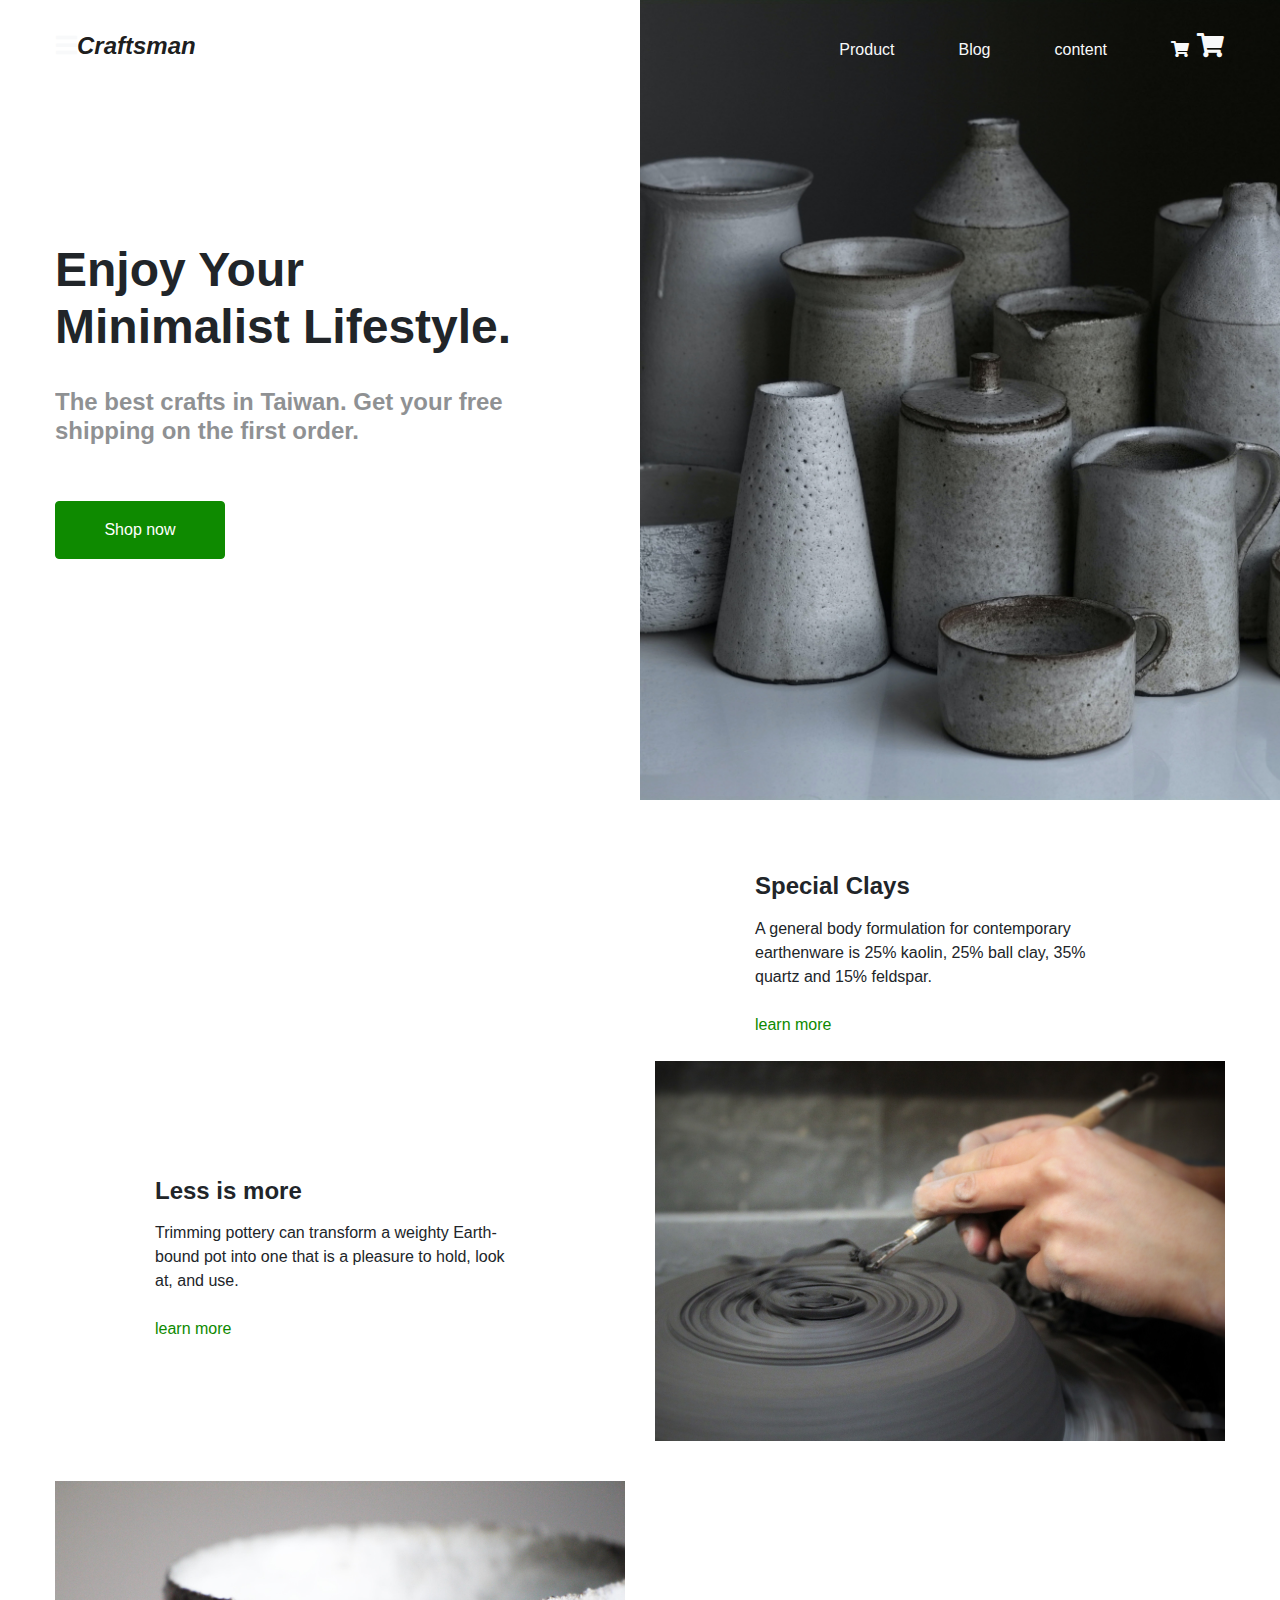
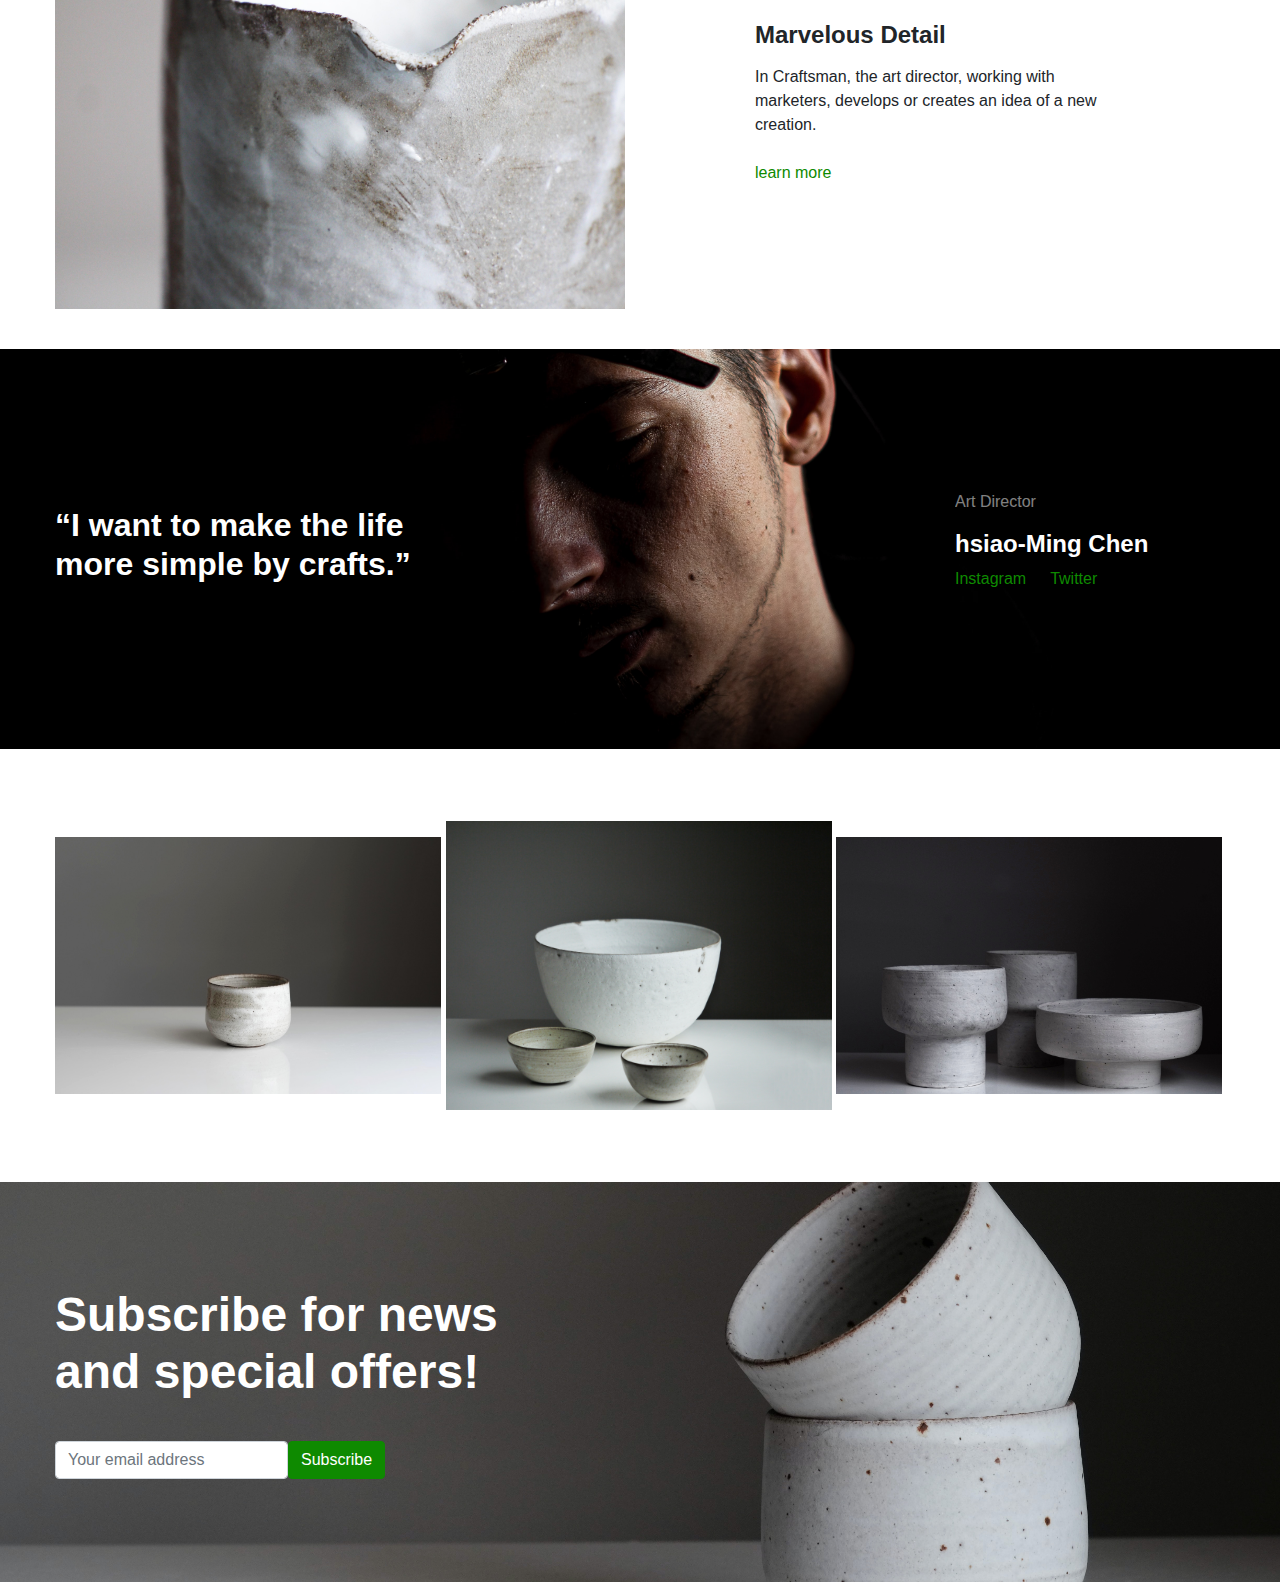
==== index.html @ d20feca7 "Signed-off-by: ZweigDen <65008094+ZweigDen@users.noreply.github.com>" ====
<!DOCTYPE html>
<html lang="en">

<head>
    <meta charset="UTF-8">
    <meta name="viewport" content="width=device-width, initial-scale=1.0">
    <link rel="stylesheet" href="https://cdnjs.cloudflare.com/ajax/libs/font-awesome/5.13.0/css/all.min.css">
    <link rel="stylesheet" href="assets/style/css/all.css">
    <title>第六週</title>


    <script src="https://code.jquery.com/jquery-3.3.1.slim.min.js"
        integrity="sha384-q8i/X+965DzO0rT7abK41JStQIAqVgRVzpbzo5smXKp4YfRvH+8abtTE1Pi6jizo"
        crossorigin="anonymous"></script>
    <script src="https://cdnjs.cloudflare.com/ajax/libs/popper.js/1.14.6/umd/popper.min.js"
        integrity="sha384-wHAiFfRlMFy6i5SRaxvfOCifBUQy1xHdJ/yoi7FRNXMRBu5WHdZYu1hA6ZOblgut"
        crossorigin="anonymous"></script>
    <script src="https://stackpath.bootstrapcdn.com/bootstrap/4.2.1/js/bootstrap.min.js"
        integrity="sha384-B0UglyR+jN6CkvvICOB2joaf5I4l3gm9GU6Hc1og6Ls7i6U/mkkaduKaBhlAXv9k"
        crossorigin="anonymous"></script>
</head>

<body>
    <!-- nav -->
    <section class="py-4 position-absolute layNav">
        <nav class="container navbar navbar-expand-lg navbar-light  ">
            <div>
                <a class="text-light .d-sm-none" href="menu.html">
                    <h4><i class="fas fa-bars"></i></h4>
                </a>
            </div>
            <a class="navbar-brand font-italic mr-0" href="#">
                <h4>Craftsman</h4>
            </a>

            <div class="collapse navbar-collapse justify-content-end" id="navbarNav">
                <ul class="navbar-nav">
                    <li class="nav-item">
                        <a class="nav-link text-light" href="#">Product</a>
                    </li>
                    <li class="nav-item ml-6">
                        <a class="nav-link text-light" href="#">Blog</a>
                    </li>
                    <li class="nav-item ml-6">
                        <a class="nav-link text-light" href="#">content</a>
                    </li>
                    <li class="nav-item ml-6">
                        <a class="nav-link text-light" href="#"><i class="fas fa-shopping-cart"></i></a>
                    </li>
                </ul>
            </div>
            <a href="#">
                <h4><i class="fas fa-shopping-cart text-light hiddenMenu"></i></h4>
            </a>
        </nav>
    </section>

    <!-- shopNow -->
    <section class="d-flex flex-column justify-content-center mb-7 topHeader">
        <div class="container">
            <div class="row d-flex flex-column">
                <div class="col col-sm-5 mb-4">
                    <h1>Enjoy Your Minimalist Lifestyle.</h1>
                </div>
                <div class="col col-sm-5 mb-6">
                    <h4>The best crafts in Taiwan. Get your free shipping on the first order.</h4>
                </div>
                <div class="col col-sm-2">
                    <button type="button" class="btn btn-success2 px-0 py-3 btn-block">Shop now</button>
                </div>
            </div>

        </div>
    </section>

    <!-- 內容1 -->
    <section>
        <div class="container mb-4">
            <div class="row d-sm-flex">
                <div class="col-sm-6 mb-3">
                    <img src="assets/images/index-2.jpg" alt="">
                </div>
                <div class="col-sm-1"></div>
                <div class="col-sm-4 d-flex flex-column justify-content-center">
                    <h4 class="mb-3">Special Clays</h4>
                    <p class="mb-4">A general body formulation for contemporary earthenware is 25% kaolin, 25%
                        ball
                        clay, 35% quartz
                        and 15% feldspar.</p>
                    <a href="#" class="colorGreen">learn more</a>
                </div>
                <div class="col-sm-1"></div>
            </div>
        </div>
        <div class="container mb-4">
            <div class="row d-sm-flex">
                <div class="col-sm-6 order-sm-1 mb-3">
                    <img src="assets/images/index-3.jpg" alt="">
                </div>
                <div class="col-sm-1"></div>
                <div class="col-sm-4 d-flex flex-column justify-content-center">
                    <h4 class="mb-3">Less is more</h4>
                    <p class="mb-4">Trimming pottery can transform a weighty Earth-bound pot into one that is a pleasure
                        to
                        hold, look at, and use.</p>
                    <a href="#" class="colorGreen">learn more</a>
                </div>
                <div class="col-sm-1"></div>
            </div>
        </div>
        <div class="container mb-4">
            <div class="row d-sm-flex">
                <div class="col-sm-6 mb-3">
                    <img src="assets/images/index-4.jpg" alt="">
                </div>
                <div class="col-sm-1"></div>
                <div class="col-sm-4 d-flex flex-column justify-content-center">
                    <h4 class="mb-3">Marvelous Detail</h4>
                    <p class="mb-4">In Craftsman, the art director, working with marketers, develops or creates an idea
                        of a new
                        creation.</p>
                    <a href="#" class="colorGreen">learn more</a>
                </div>
                <div class="col-sm-1"></div>
            </div>
        </div>
    </section>

    <!-- IG & twitter -->
    <section class="bg mb-sm-7 mb-5">
        <div class="container">
            <div class="row d-flex flex-column flex-sm-row align-items-sm-center myAuto">
                <div class="col-sm-4 text-white">
                    <h2>“I want to make the life more simple by crafts.”</h2>
                </div>
                <div class="col"></div>
                <div class="col-sm-3">
                    <p class="text-white">Art Director</p>
                    <h4 class="text-white">hsiao-Ming Chen</h4>
                    <ul class="list-unstyled d-flex">
                        <li><a href="#" class="link-success2">Instagram</a></li>
                        <li><a href="#" class="link-success2 ml-4">Twitter</a></li>
                    </ul>
                </div>
            </div>
        </div>
    </section>

    <!-- 跑馬燈 -->
    <section class="container mb-sm-7 mb-5">
        <div id="carouselExampleSlidesOnly" class="carousel slide" data-ride="carousel">
            <div class="carousel-inner">
                <div class="carousel-item active">
                    <img src="assets/images/img-1.jpg" class="d-inline w-33" alt="...">
                    <img src="assets/images/img-2.jpg" class="d-inline w-33" alt="...">
                    <img src="assets/images/img-3.jpg" class="d-inline w-33" alt="...">

                </div>
                <div class="carousel-item">
                    <img src="assets/images/img-4.jpg" class="d-inline w-33" alt="...">
                    <img src="assets/images/img-5.jpg" class="d-inline w-33" alt="...">
                    <img src="assets/images/img-6.jpg" class="d-inline w-33" alt="...">
                </div>
                <div class="carousel-item">
                    <img src="assets/images/img-7.jpg" class="d-inline w-33" alt="...">
                    <img src="assets/images/img-8.jpg" class="d-inline w-33" alt="...">
                    <img src="assets/images/img-9.jpg" class="d-inline w-33" alt="...">
                </div>
            </div>
        </div>

    </section>


    <!-- layout footer -->
    <!-- email sub -->
    <section class="bg2 d-flex align-items-center">
        <div class="container ">
            <div class="row d-flex flex-column">
                <div class="col-sm-5 col-12 mb-5">
                    <h1 class="text-white">Subscribe for news and special offers!</h1>
                </div>
                <div class="col"></div>
                <div class="col-sm-5 col-12">
                    <form class="form-inline">
                        <div class="form-group mx-0 mb-0">
                            
                            <input type="email" class="form-control"  placeholder="Your email address">
                        </div>
                        <button type="submit" class="btn btn-success2">Subscribe</button>
                    </form>
                </div>
            </div>
        </div>

    </section>
    <!-- footer -->
    <section>

    </section>
</body>

</html>
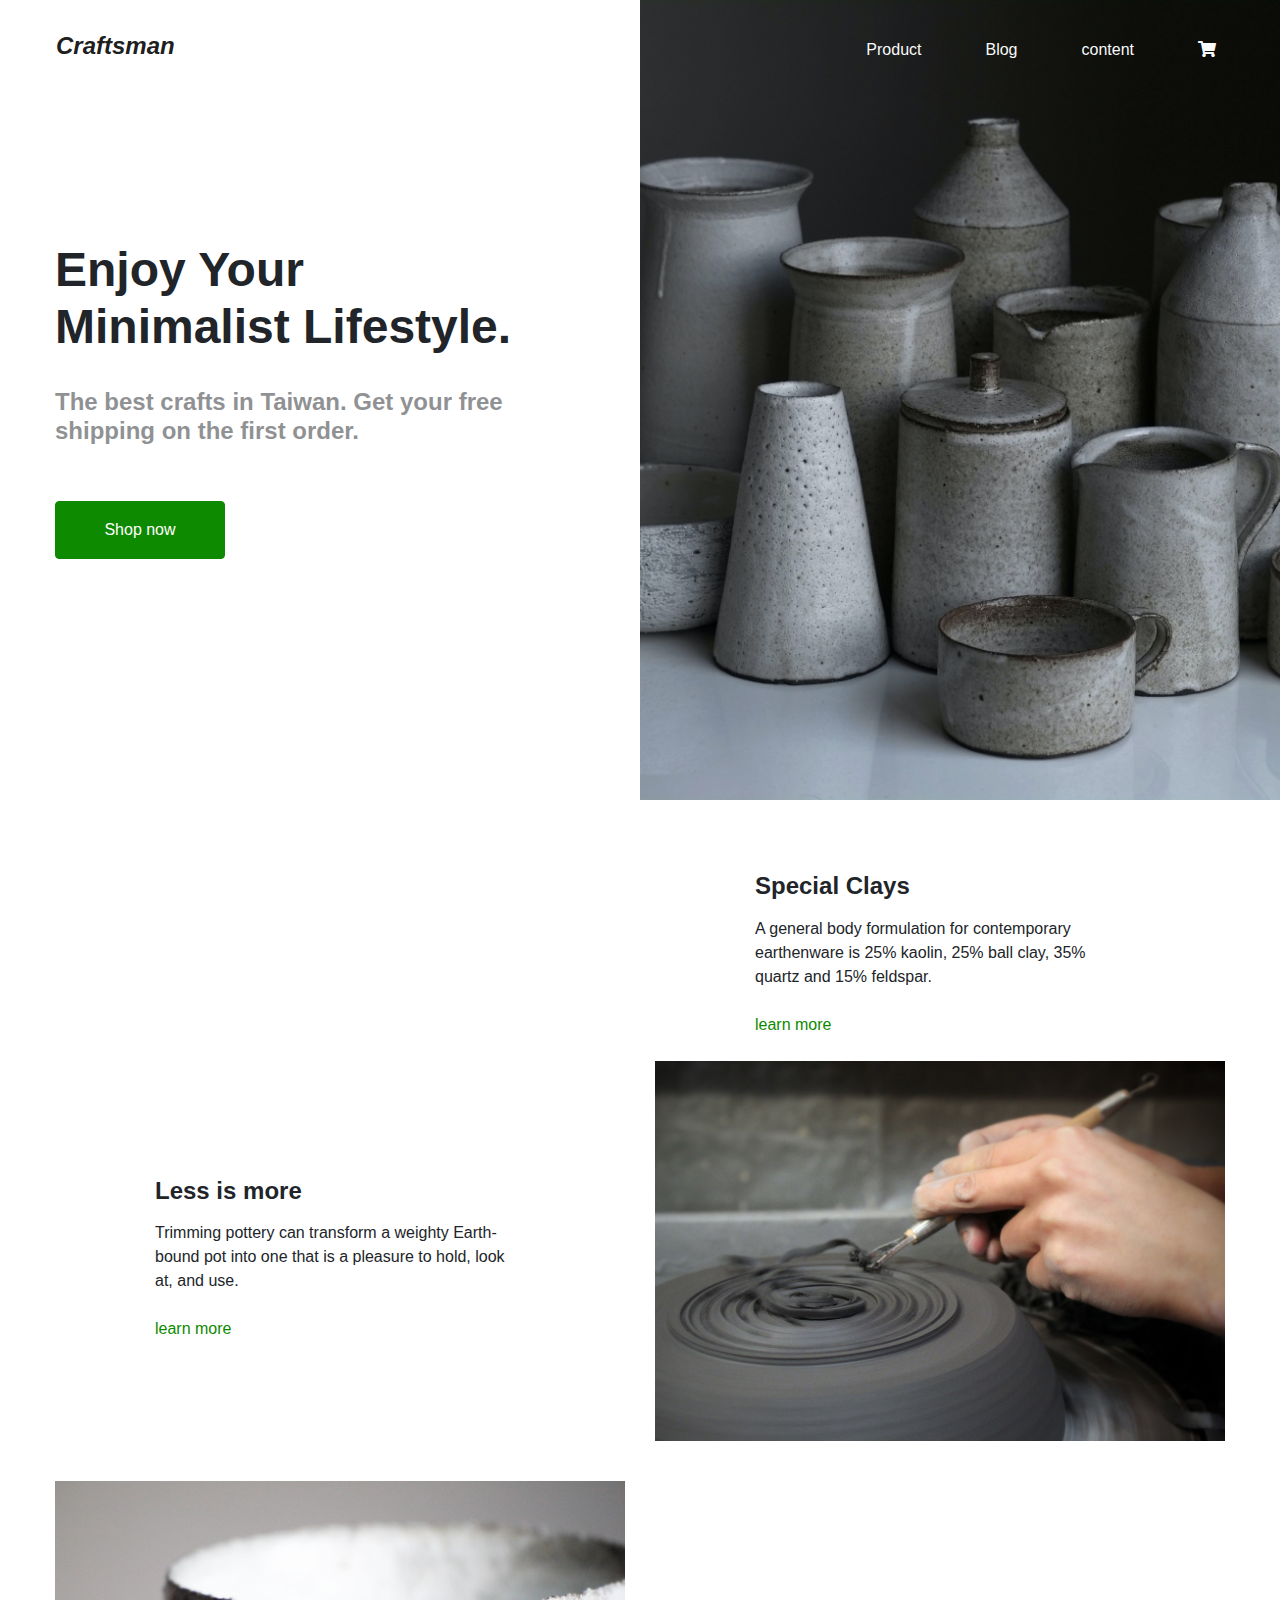
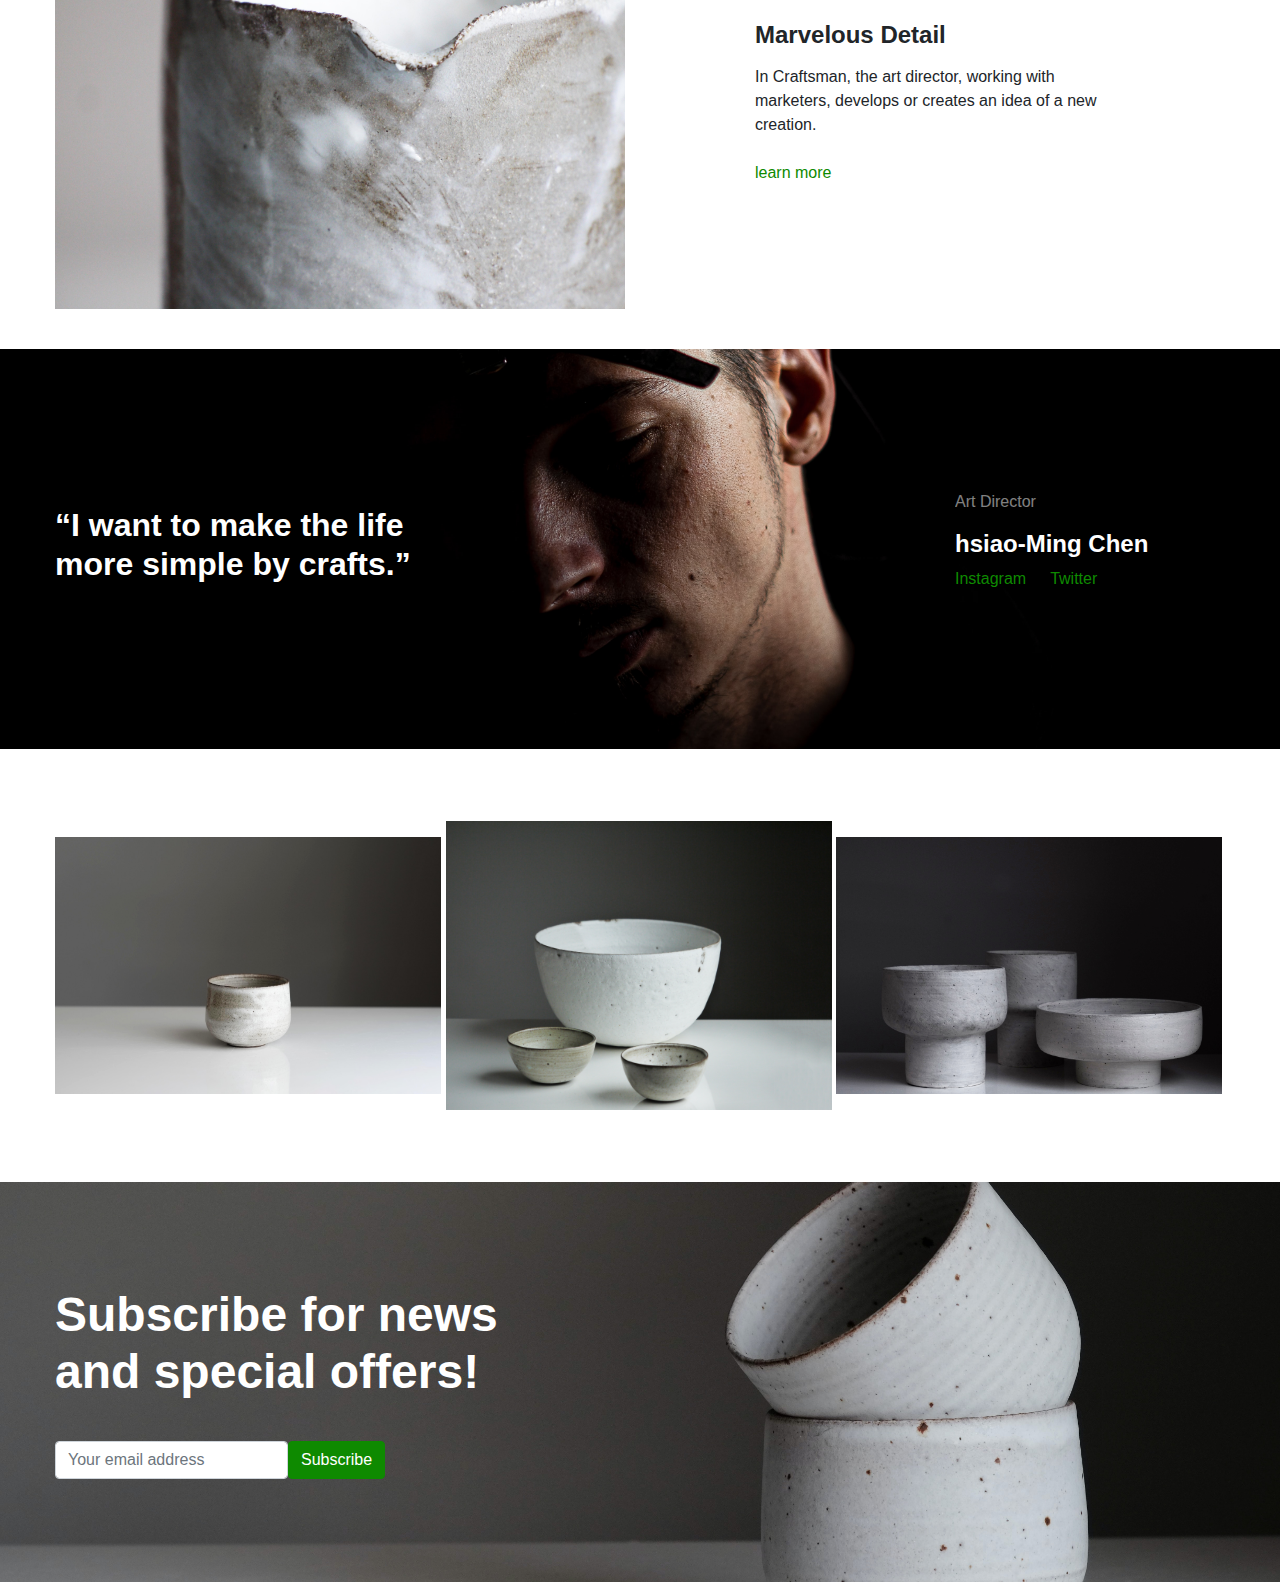
==== commit 794b711e: "Signed-off-by: ZweigDen <65008094+ZweigDen@users.noreply.github.com>" ====
--- a/index.html
+++ b/index.html
@@ -25,7 +25,7 @@
     <section class="py-4 position-absolute layNav">
         <nav class="container navbar navbar-expand-lg navbar-light  ">
             <div>
-                <a class="text-light .d-sm-none" href="menu.html">
+                <a class="text-light d-sm-none" href="menu.html">
                     <h4><i class="fas fa-bars"></i></h4>
                 </a>
             </div>
@@ -49,8 +49,8 @@
                     </li>
                 </ul>
             </div>
-            <a href="#">
-                <h4><i class="fas fa-shopping-cart text-light hiddenMenu"></i></h4>
+            <a href="#" class="d-sm-none">
+                <h4><i class="fas fa-shopping-cart text-light hiddenMenu "></i></h4>
             </a>
         </nav>
     </section>
